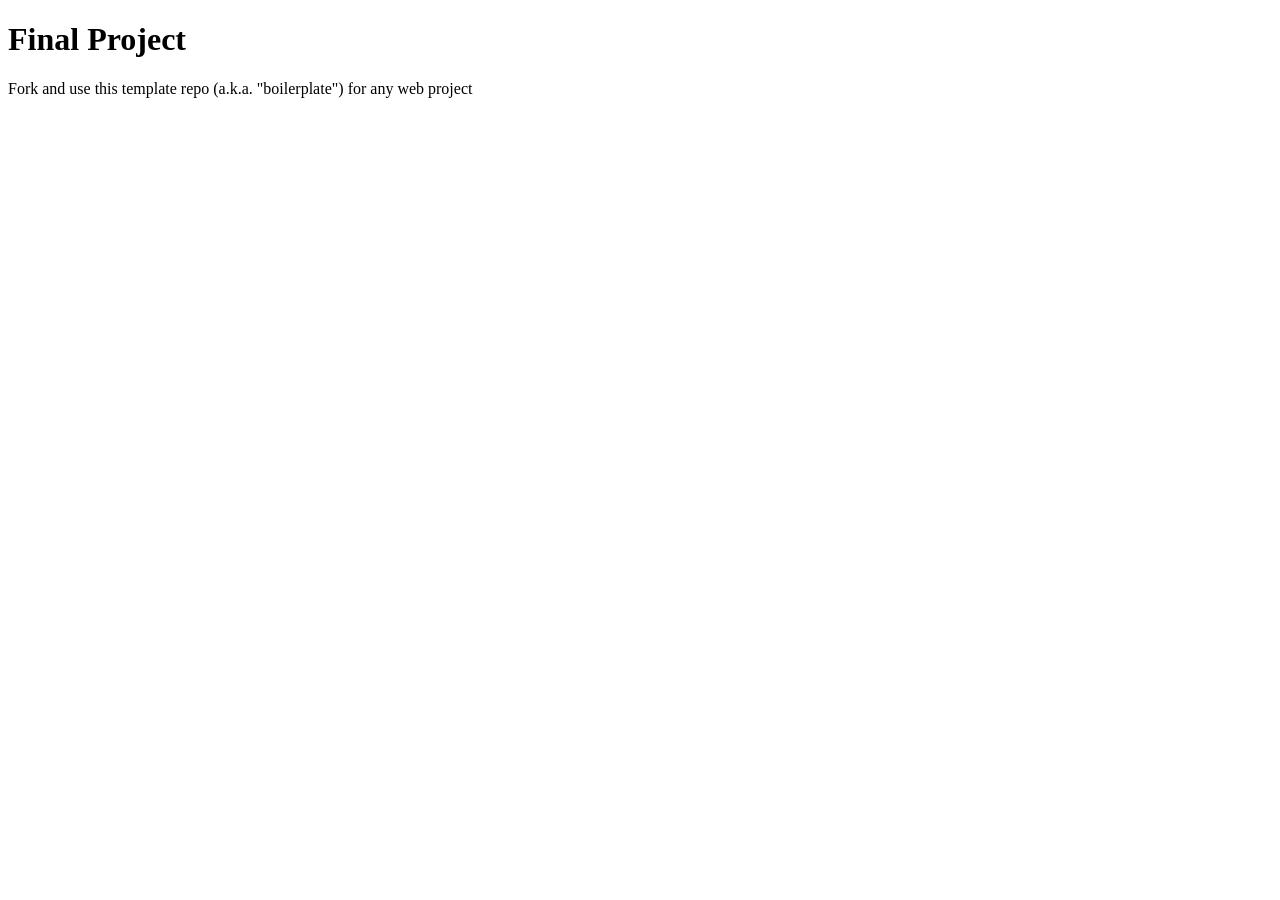
==== index.html @ 905421b6 "Update index.html" ====
<!doctype html>
<html lang="en">
<head>
	<meta charset="utf-8">
	<meta name="viewport" content="width=device-width, initial-scale=1.0">
	<title>Final Project</title>
	<link rel="stylesheet" href="styles.css">
</head>
<body>

	<h1>Final Project</h1>
	<p>Fork and use this template repo (a.k.a. "boilerplate") for any web project</p>
	
</body>
</html>
---- styles.css ----
/* 
      .--..--..--..--..--..--.
    .' \  (`._   (_)     _   \
  .'    |  '._)         (_)  |
  \ _.')\      .----..---.   /
  |(_.'  |    /    .-\-.  \  |
  \     0|    |   ( O| O) | o|
   |  _  |  .--.____.'._.-.  |
   \ (_) | o         -` .-`  |
    |    \   |`-._ _ _ _ _\ /
    \    |   |  `. |_||_|   |
    | o  |    \_      \     |     -.   .-.
    |.-.  \     `--..-'   O |     `.`-' .'
  _.'  .' |     `-.-'      /-.__   ' .-'
.' `-.` '.|='=.='=.='=.='=|._/_ `-'.'
`-._  `.  |________/\_____|    `-.'
   .'   ).| '=' '='\/ '=' |
   `._.`  '---------------'
           //___\   //___\
             ||       ||
             ||_.-.   ||_.-.
            (_.--__) (_.--__)
       

 Insert all your glorious CSS styles below! */
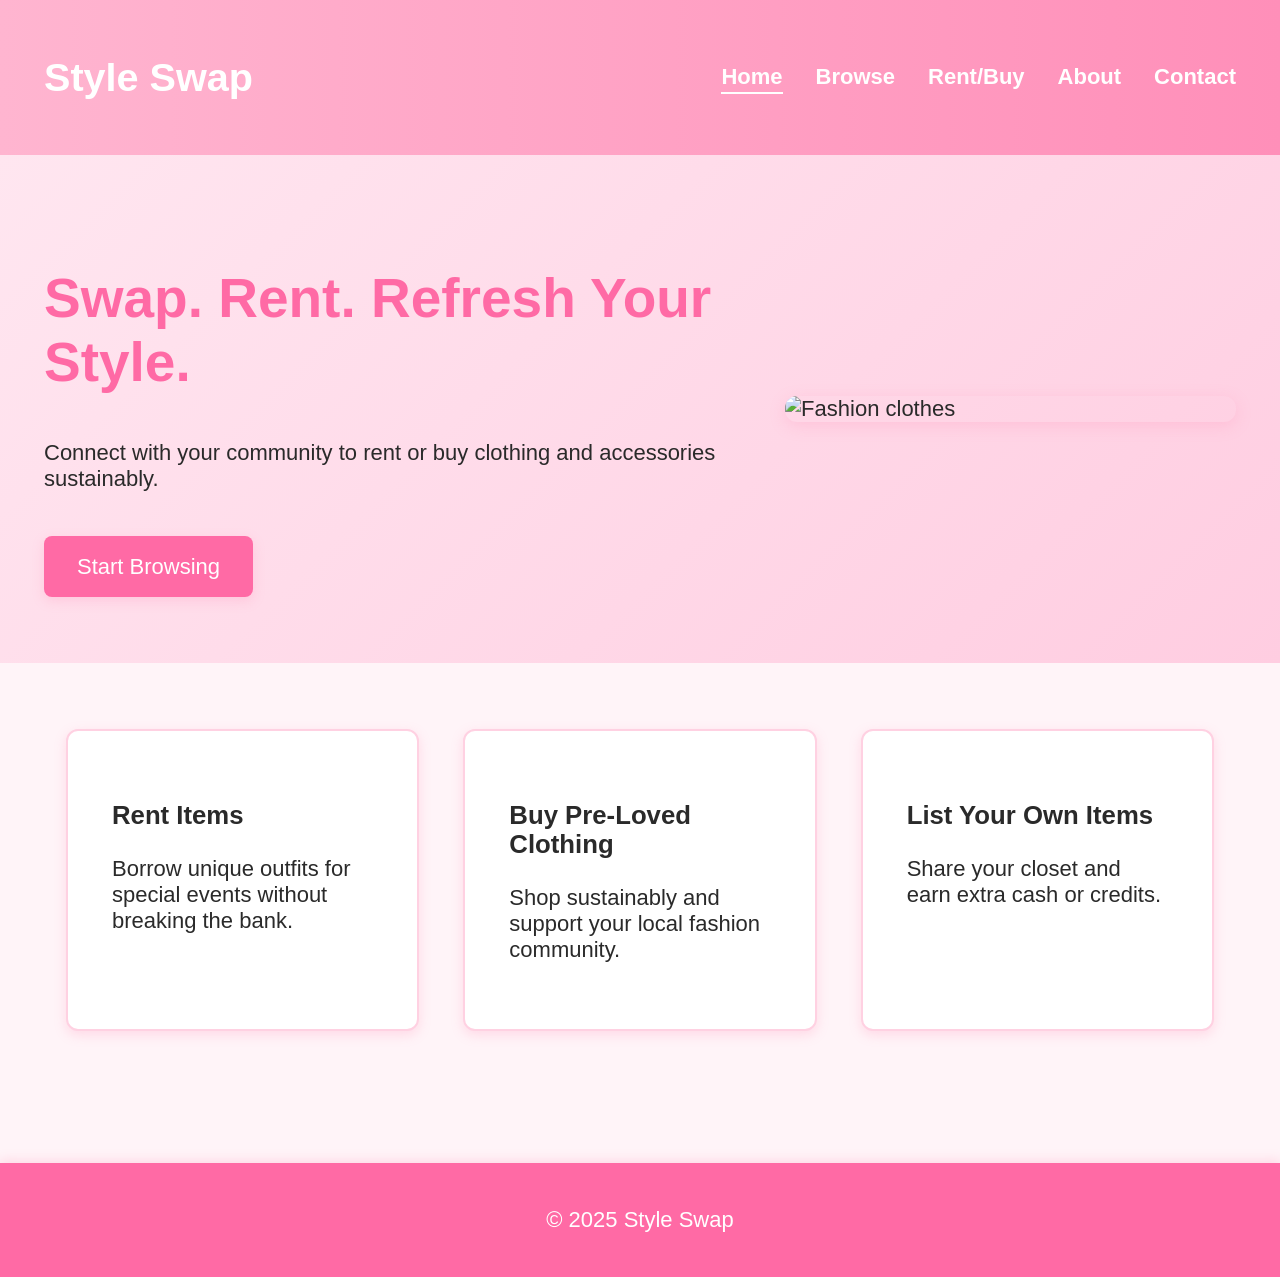
==== commit 8bbb0b46: "Update index.html" ====
--- a/index.html
+++ b/index.html
@@ -1,15 +1,53 @@
-<!doctype html>
+<!DOCTYPE html>
 <html lang="en">
 <head>
-	<meta charset="utf-8">
-	<meta name="viewport" content="width=device-width, initial-scale=1.0">
-	<title>Final Project</title>
-	<link rel="stylesheet" href="styles.css">
+  <meta charset="UTF-8" />
+  <meta name="viewport" content="width=device-width, initial-scale=1.0" />
+  <title>Style Swap | Home</title>
+
+  <link rel="stylesheet" href="styles.css" />
 </head>
+
 <body>
+  <header>
+    <nav class="navbar">
+      <h1 class="logo">Style Swap</h1>
+      <ul class="nav-links">
+        <li><a href="index.html" class="active">Home</a></li>
+        <li><a href="browse.html">Browse</a></li>
+        <li><a href="rentbuy.html">Rent/Buy</a></li>
+        <li><a href="about.html">About</a></li>
+        <li><a href="contact.html">Contact</a></li>
+      </ul>
+    </nav>
+  </header>
 
-	<h1>Final Project</h1>
-	<p>Fork and use this template repo (a.k.a. "boilerplate") for any web project</p>
-	
+  <section class="hero">
+    <div class="hero-content">
+      <h2>Swap. Rent. Refresh Your Style.</h2>
+      <p>Connect with your community to rent or buy clothing and accessories sustainably.</p>
+      <a class="hero-btn" href="browse.html">Start Browsing</a>
+    </div>
+    <img src="images/hero.jpg" alt="Fashion clothes" class="hero-img">
+  </section>
+
+  <section class="features-grid">
+    <div class="feature">
+      <h3>Rent Items</h3>
+      <p>Borrow unique outfits for special events without breaking the bank.</p>
+    </div>
+    <div class="feature">
+      <h3>Buy Pre-Loved Clothing</h3>
+      <p>Shop sustainably and support your local fashion community.</p>
+    </div>
+    <div class="feature">
+      <h3>List Your Own Items</h3>
+      <p>Share your closet and earn extra cash or credits.</p>
+    </div>
+  </section>
+
+  <footer>
+    <p>© 2025 Style Swap</p>
+  </footer>
 </body>
 </html>
--- a/styles.css
+++ b/styles.css
@@ -1,25 +1,263 @@
-/* 
-      .--..--..--..--..--..--.
-    .' \  (`._   (_)     _   \
-  .'    |  '._)         (_)  |
-  \ _.')\      .----..---.   /
-  |(_.'  |    /    .-\-.  \  |
-  \     0|    |   ( O| O) | o|
-   |  _  |  .--.____.'._.-.  |
-   \ (_) | o         -` .-`  |
-    |    \   |`-._ _ _ _ _\ /
-    \    |   |  `. |_||_|   |
-    | o  |    \_      \     |     -.   .-.
-    |.-.  \     `--..-'   O |     `.`-' .'
-  _.'  .' |     `-.-'      /-.__   ' .-'
-.' `-.` '.|='=.='=.='=.='=|._/_ `-'.'
-`-._  `.  |________/\_____|    `-.'
-   .'   ).| '=' '='\/ '=' |
-   `._.`  '---------------'
-           //___\   //___\
-             ||       ||
-             ||_.-.   ||_.-.
-            (_.--__) (_.--__)
-       
-
- Insert all your glorious CSS styles below! */
+/* ------------------------------------------------------------ */
+/*  GOOGLE FONT (LOCAL)                                         */
+/* ------------------------------------------------------------ */
+@font-face {
+  font-family: "Poppins";
+  src: url("fonts/poppins-regular.woff2") format("woff2");
+}
+@font-face {
+  font-family: "Poppins";
+  font-weight: 600;
+  src: url("fonts/poppins-600.woff2") format("woff2");
+}
+
+body {
+  font-family: "Poppins", sans-serif;
+  margin: 0;
+  background: #fff4f8;
+  color: #2a2a2a;
+}
+
+/* ------------------------------------------------------------ */
+/*  FLUID TYPE SCALE                                             */
+/* ------------------------------------------------------------ */
+html {
+  font-size: clamp(16px, 1vw + 1rem, 22px);
+}
+
+/* ------------------------------------------------------------ */
+/*  AESTHETIC COLOR PALETTE ❤️                                   */
+/* ------------------------------------------------------------ */
+/*
+Soft Pink Palette:
+#ffe6f0  (very soft pink)
+#ffcde1  (baby pink)
+#ffb5d0  (light rose)
+#ff8fb9  (medium pink)
+#ff6aa5  (brand pink)
+#ff3d8f  (hot pink accent)
+*/
+
+:root {
+  --soft-pink: #ffe6f0;
+  --pink-light: #ffcde1;
+  --pink-med: #ff8fb9;
+  --pink-brand: #ff6aa5;
+  --pink-accent: #ff3d8f;
+  --shadow-soft: rgba(255, 140, 180, 0.25);
+}
+
+/* ------------------------------------------------------------ */
+/*  NAVIGATION                                                   */
+/* ------------------------------------------------------------ */
+.navbar {
+  display: flex;
+  justify-content: space-between;
+  align-items: center;
+  padding: 1rem 2rem;
+  background: linear-gradient(90deg, #ffb5d0, #ff8fb9);
+  color: white;
+  box-shadow: 0 4px 10px var(--shadow-soft);
+}
+
+.nav-links {
+  display: flex;
+  gap: 1.5rem;
+  list-style: none;
+}
+
+.nav-links a {
+  color: white;
+  text-decoration: none;
+  font-weight: 600;
+  padding-bottom: 3px;
+}
+
+.nav-links a:hover,
+.nav-links a.active {
+  border-bottom: 2px solid white;
+}
+
+.logo {
+  font-size: 1.8rem;
+}
+
+/* ------------------------------------------------------------ */
+/*  HERO SECTION                                                 */
+/* ------------------------------------------------------------ */
+.hero {
+  display: flex;
+  align-items: center;
+  padding: 3rem 2rem;
+  gap: 2rem;
+  background: linear-gradient(135deg, #ffe6f0, #ffcde1);
+}
+
+.hero-content h2 {
+  font-size: 2.5rem;
+  color: var(--pink-brand);
+}
+
+.hero-btn {
+  background: var(--pink-brand);
+  color: white;
+  padding: 0.8rem 1.5rem;
+  display: inline-block;
+  margin-top: 1rem;
+  text-decoration: none;
+  border-radius: 8px;
+  box-shadow: 0 4px 12px var(--shadow-soft);
+  transition: 0.3s;
+}
+
+.hero-btn:hover {
+  background: var(--pink-accent);
+  transform: translateY(-3px);
+}
+
+.hero-img {
+  width: 45%;
+  border-radius: 12px;
+  box-shadow: 0 4px 15px var(--shadow-soft);
+}
+
+/* ------------------------------------------------------------ */
+/*  FEATURES GRID                                                */
+/* ------------------------------------------------------------ */
+.features-grid {
+  display: grid;
+  gap: 2rem;
+  grid-template-columns: repeat(auto-fit, minmax(250px, 1fr));
+  padding: 3rem;
+}
+
+.feature {
+  background: white;
+  padding: 2rem;
+  border-radius: 12px;
+  box-shadow: 0 4px 12px var(--shadow-soft);
+  border: 2px solid #ffd1e2;
+  transition: 0.3s;
+}
+
+.feature:hover {
+  transform: translateY(-5px);
+}
+
+/* ------------------------------------------------------------ */
+/*  BROWSE + RENT/BUY ITEM GRID                                  */
+/* ------------------------------------------------------------ */
+.item-grid {
+  display: grid;
+  grid-template-columns: repeat(auto-fit, minmax(240px, 1fr));
+  gap: 2rem;
+  padding: 2rem;
+}
+
+.item-card {
+  background: white;
+  padding: 1rem;
+  border-radius: 12px;
+  text-align: center;
+  box-shadow: 0 4px 15px var(--shadow-soft);
+  border: 2px solid #ffd1e2;
+  transition: 0.3s;
+}
+
+.item-card:hover {
+  transform: translateY(-5px);
+}
+
+.item-card img {
+  width: 100%;
+  border-radius: 10px;
+  margin-bottom: 0.7rem;
+}
+
+/* Rent/Buy buttons */
+.rentbuy-buttons {
+  display: flex;
+  justify-content: center;
+  gap: 1rem;
+  margin-top: 1rem;
+}
+
+.rent-btn,
+.buy-btn {
+  padding: 0.6rem 1.2rem;
+  border-radius: 8px;
+  text-decoration: none;
+  color: white;
+  font-weight: 600;
+  box-shadow: 0 4px 12px var(--shadow-soft);
+  transition: 0.3s;
+}
+
+.rent-btn {
+  background: var(--pink-light);
+  color: #7a0040;
+}
+
+.buy-btn {
+  background: var(--pink-brand);
+}
+
+.buy-btn:hover,
+.rent-btn:hover {
+  transform: translateY(-3px);
+  opacity: 0.9;
+}
+
+/* ------------------------------------------------------------ */
+/*  CONTACT FORM                                                 */
+/* ------------------------------------------------------------ */
+form {
+  display: flex;
+  flex-direction: column;
+  gap: 1rem;
+  padding: 2rem;
+  max-width: 450px;
+  margin: auto;
+}
+
+input,
+textarea {
+  padding: 0.7rem;
+  border-radius: 8px;
+  border: 2px solid #ffcde1;
+  background: #fff9fc;
+}
+
+button {
+  padding: 0.8rem;
+  border: none;
+  background: var(--pink-brand);
+  color: white;
+  cursor: pointer;
+  border-radius: 8px;
+  font-weight: 600;
+  transition: 0.3s;
+}
+
+button:hover {
+  background: var(--pink-accent);
+  transform: translateY(-3px);
+}
+
+/* ------------------------------------------------------------ */
+/*  PAGE TITLES + FOOTER                                         */
+/* ------------------------------------------------------------ */
+.page-title {
+  text-align: center;
+  margin-top: 2rem;
+  color: var(--pink-brand);
+}
+
+footer {
+  background: var(--pink-brand);
+  color: white;
+  text-align: center;
+  padding: 1rem;
+  margin-top: 3rem;
+  box-shadow: 0 -3px 10px var(--shadow-soft);
+}
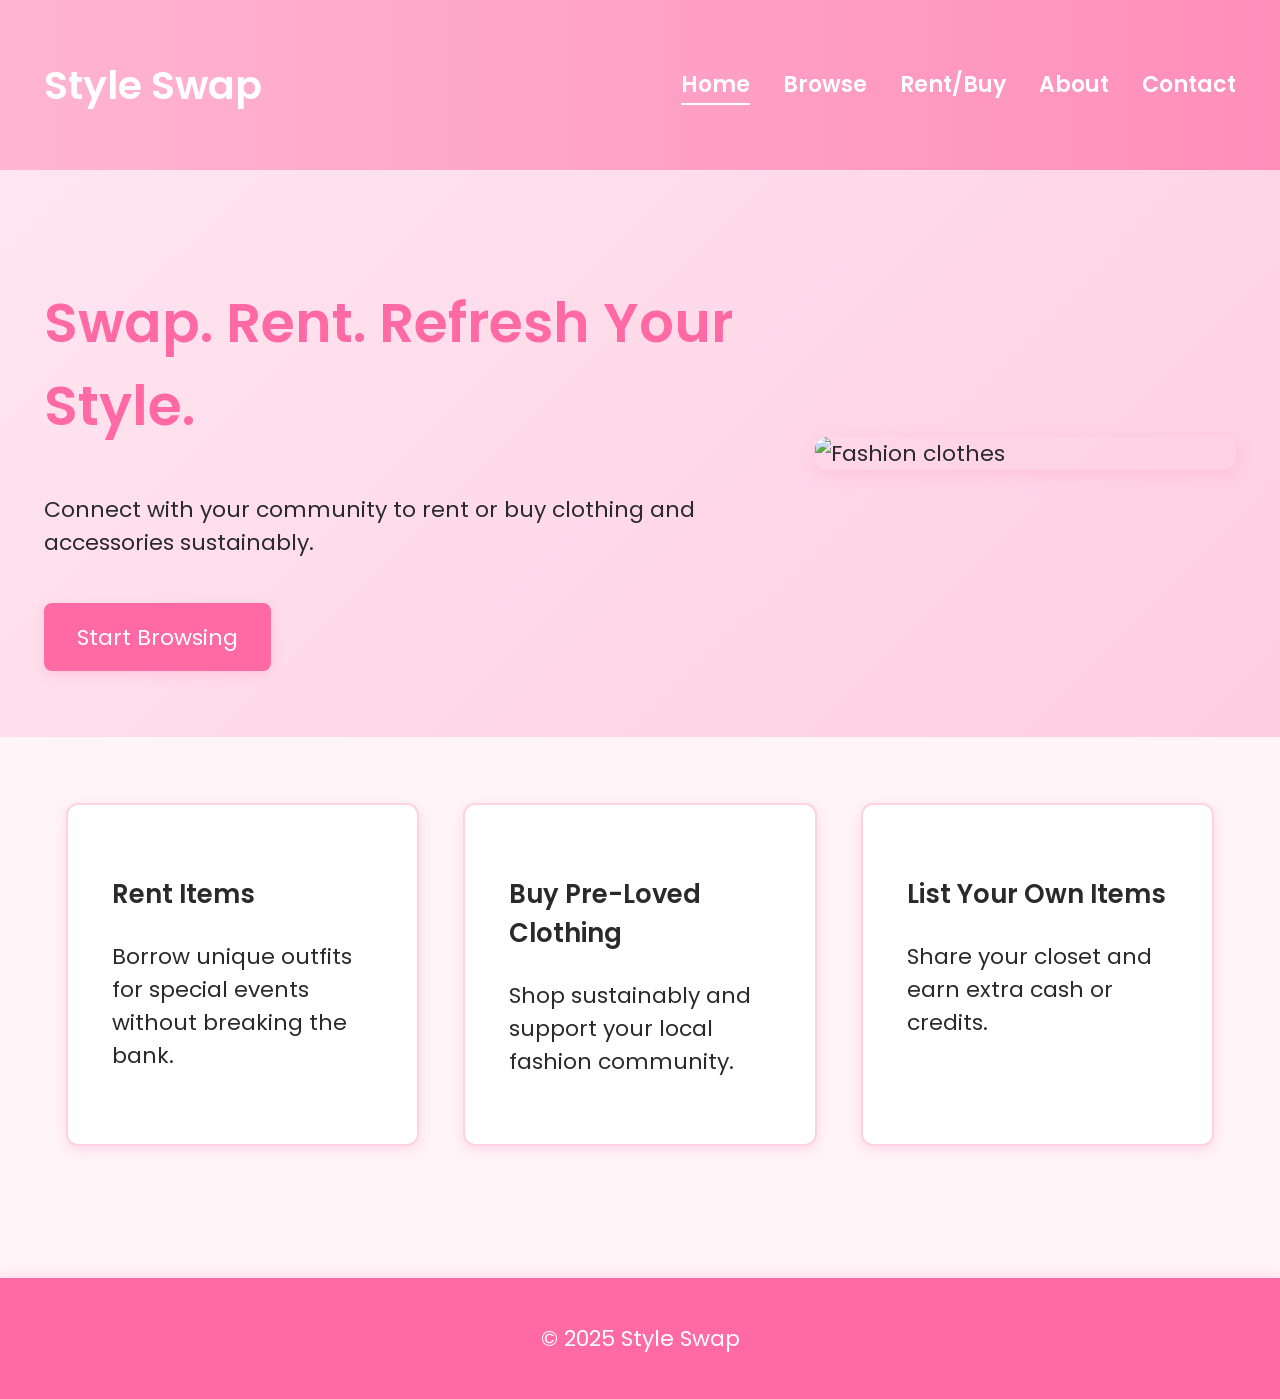
==== commit 82134aaa: "Update index.html" ====
--- a/index.html
+++ b/index.html
@@ -28,7 +28,7 @@
       <p>Connect with your community to rent or buy clothing and accessories sustainably.</p>
       <a class="hero-btn" href="browse.html">Start Browsing</a>
     </div>
-    <img src="images/hero.jpg" alt="Fashion clothes" class="hero-img">
+    <img src="images/fashion.jpg" alt="Fashion clothes" class="hero-img">
   </section>
 
   <section class="features-grid">
--- a/styles.css
+++ b/styles.css
@@ -1,16 +1,25 @@
 /* ------------------------------------------------------------ */
 /*  GOOGLE FONT (LOCAL)                                         */
 /* ------------------------------------------------------------ */
+/* poppins-regular - latin */
 @font-face {
-  font-family: "Poppins";
-  src: url("fonts/poppins-regular.woff2") format("woff2");
-}
+  font-display: swap; /* Check https://developer.mozilla.org/en-US/docs/Web/CSS/@font-face/font-display for other options. */
+  font-family: 'Poppins';
+  font-style: normal;
+  font-weight: 400;
+  src: url('/fonts/poppins-v24-latin-regular.woff2') format('woff2'); /* Chrome 36+, Opera 23+, Firefox 39+, Safari 12+, iOS 10+ */
+}
+/* poppins-600 - latin */
 @font-face {
-  font-family: "Poppins";
-  font-weight: 600;
-  src: url("fonts/poppins-600.woff2") format("woff2");
-}
-
+  font-display: swap; /* Check https://developer.mozilla.org/en-US/docs/Web/CSS/@font-face/font-display for other options. */
+  font-family: 'Poppins';
+  font-style: normal;
+  font-weight: 600;
+  src: url('/fonts/poppins-v24-latin-600.woff2') format('woff2'); /* Chrome 36+, Opera 23+, Firefox 39+, Safari 12+, iOS 10+ */
+}
+body {
+  font-family: "Poppins", sans-serif;
+}
 body {
   font-family: "Poppins", sans-serif;
   margin: 0;
@@ -261,3 +270,6 @@
   margin-top: 3rem;
   box-shadow: 0 -3px 10px var(--shadow-soft);
 }
+
+
+
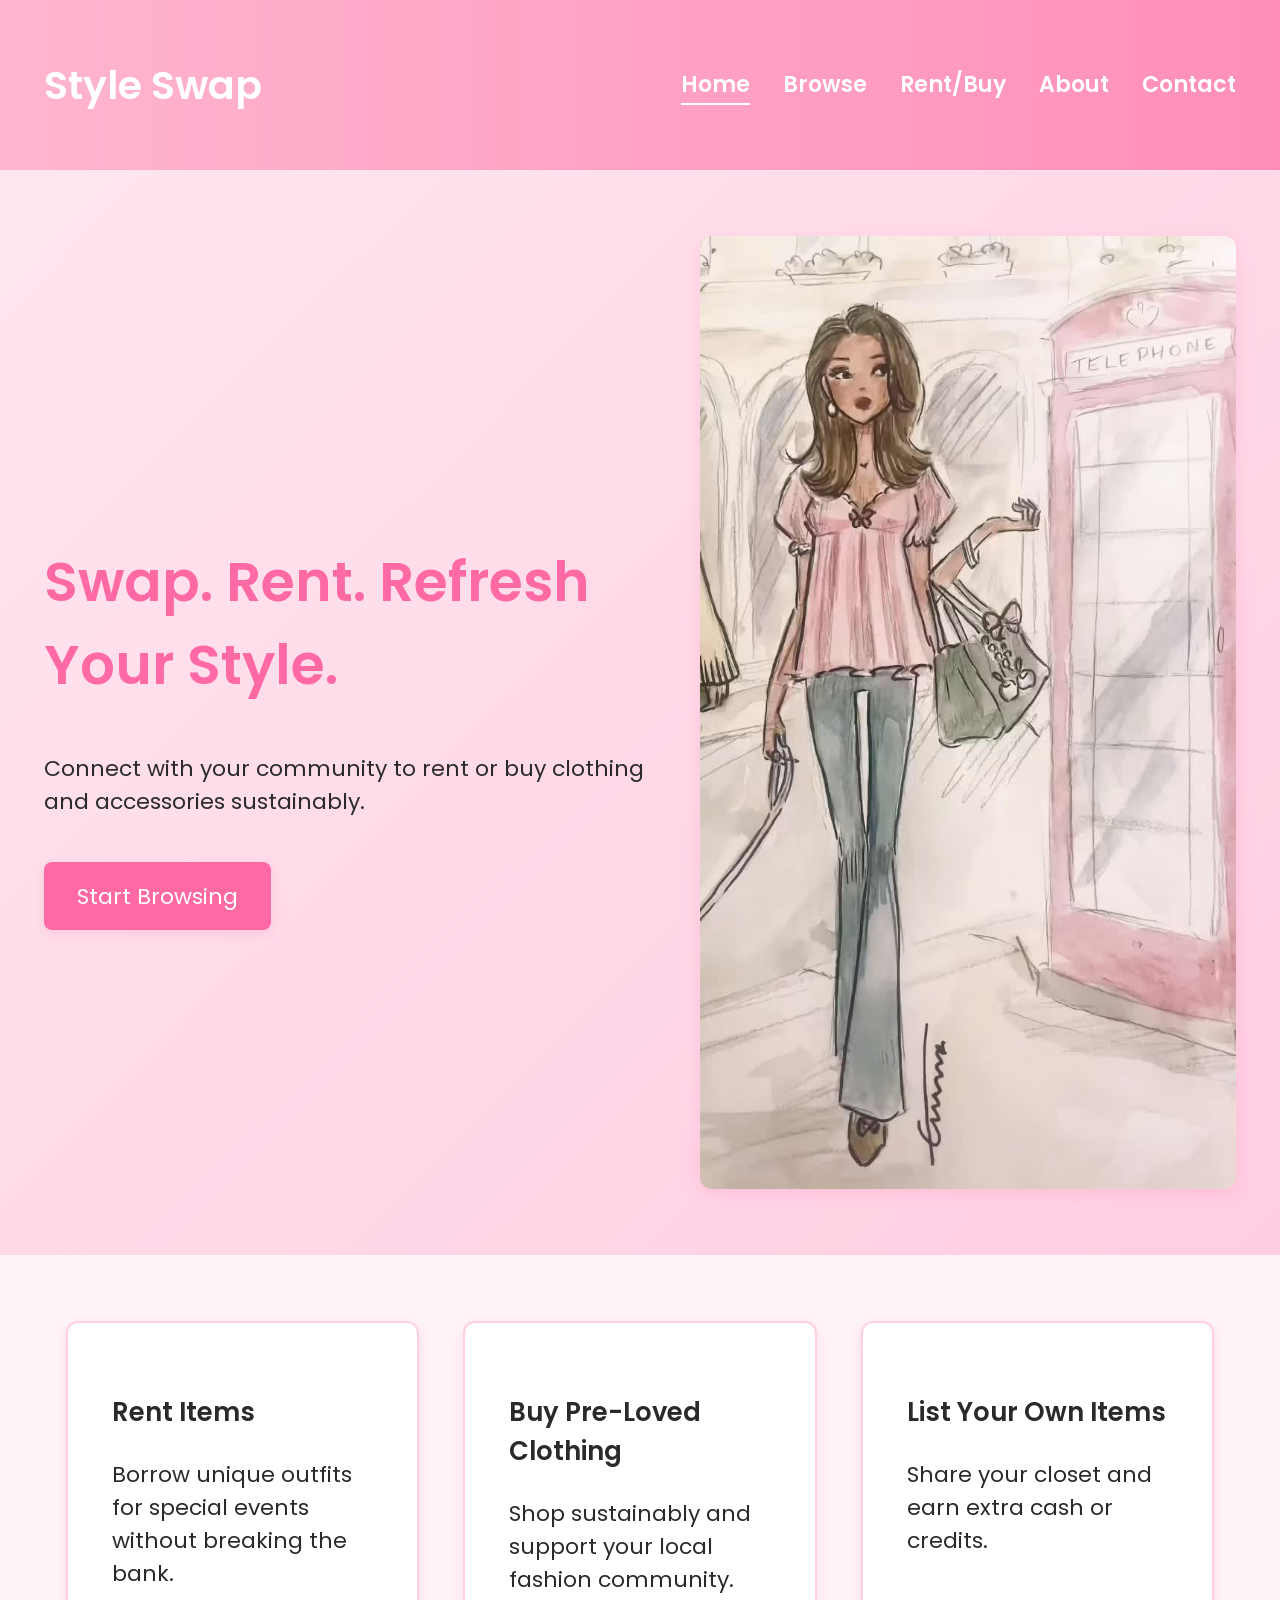
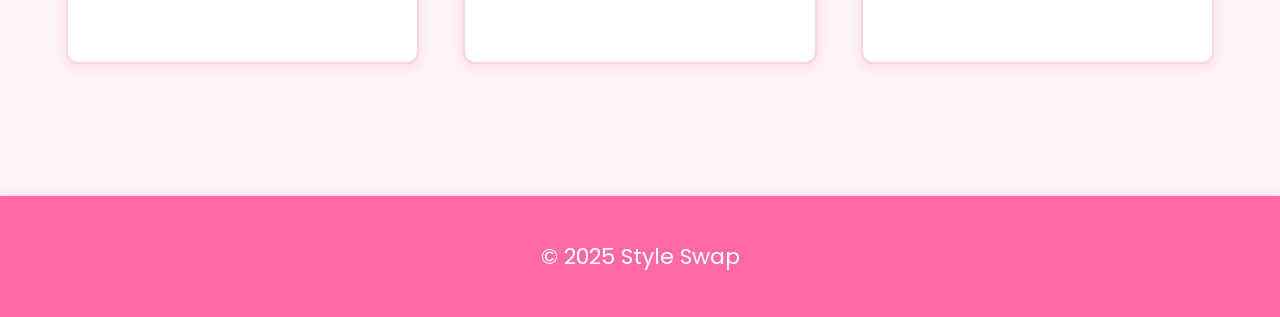
==== commit c642b4c1: "Update index.html" ====
--- a/index.html
+++ b/index.html
@@ -28,7 +28,7 @@
       <p>Connect with your community to rent or buy clothing and accessories sustainably.</p>
       <a class="hero-btn" href="browse.html">Start Browsing</a>
     </div>
-    <img src="images/fashion.jpg" alt="Fashion clothes" class="hero-img">
+    <img src="images/telephone.jpg" alt="Fashion clothes" class="hero-img">
   </section>
 
   <section class="features-grid">
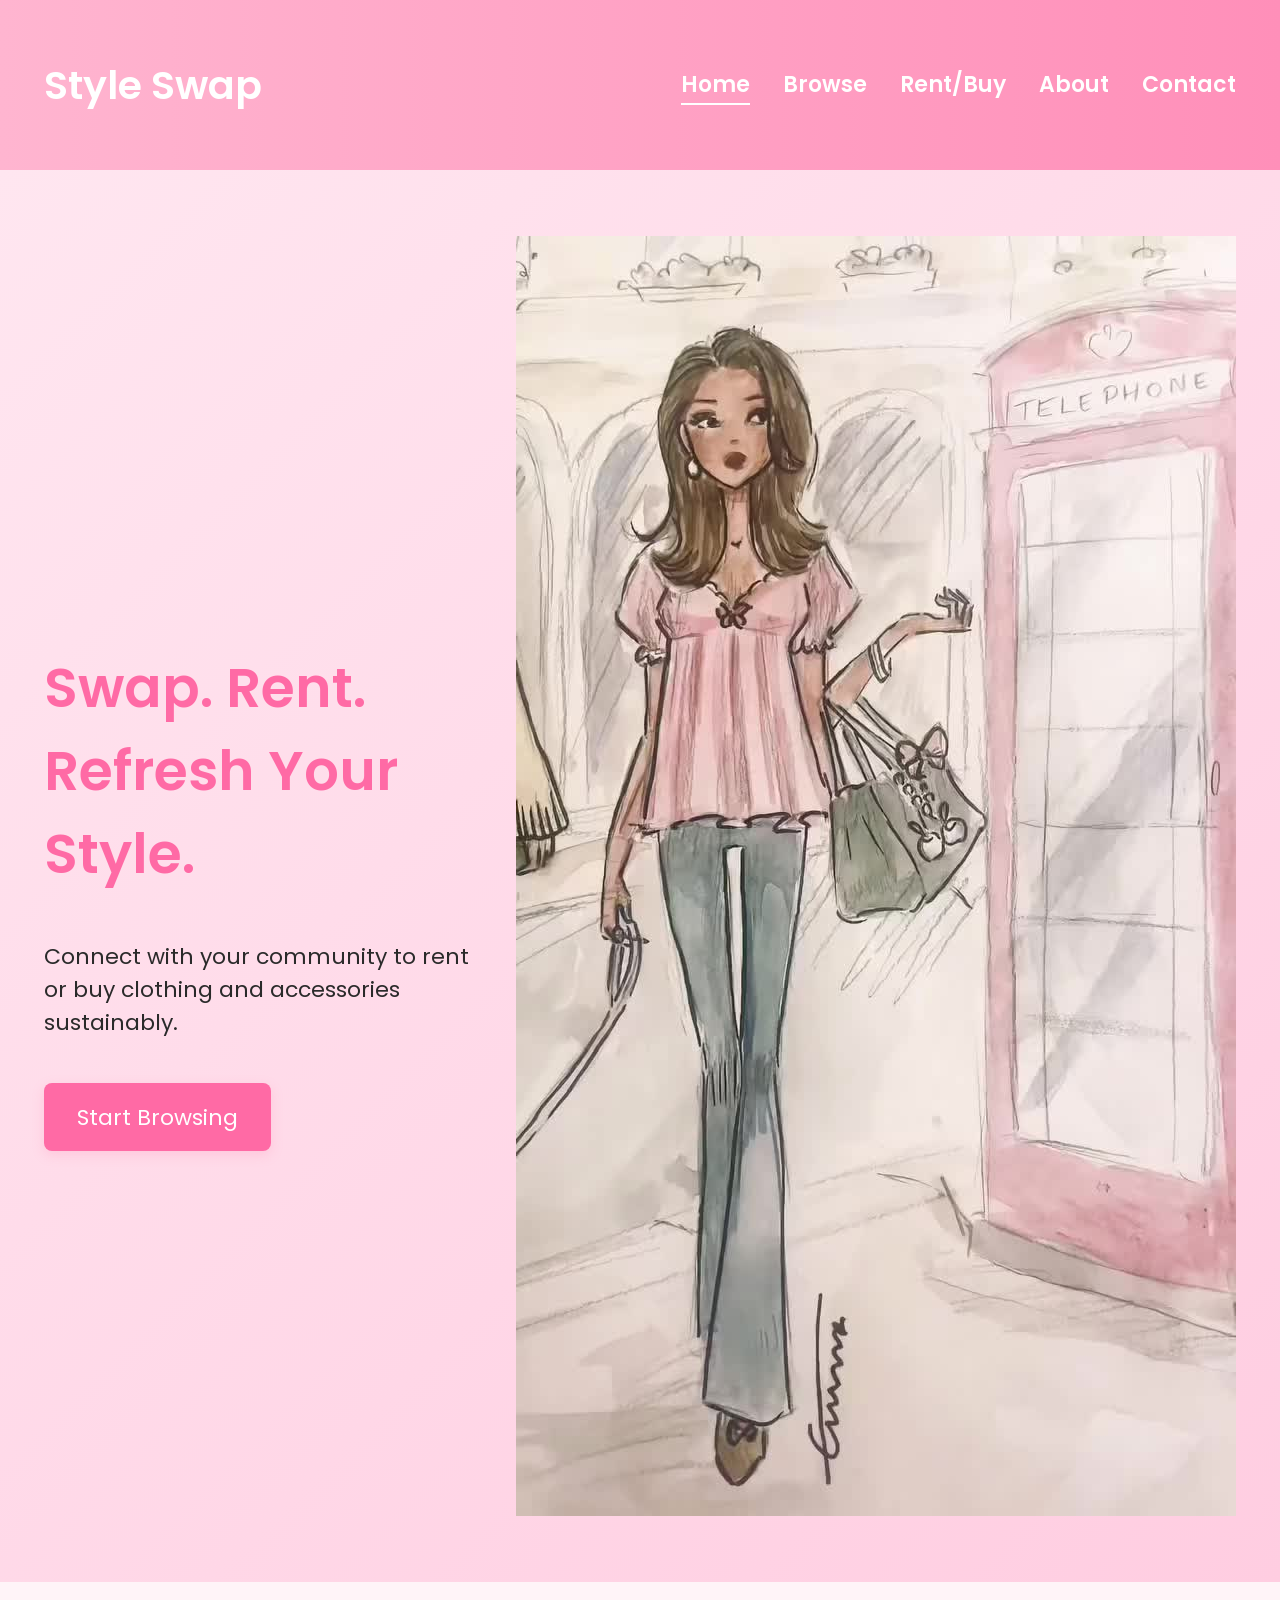
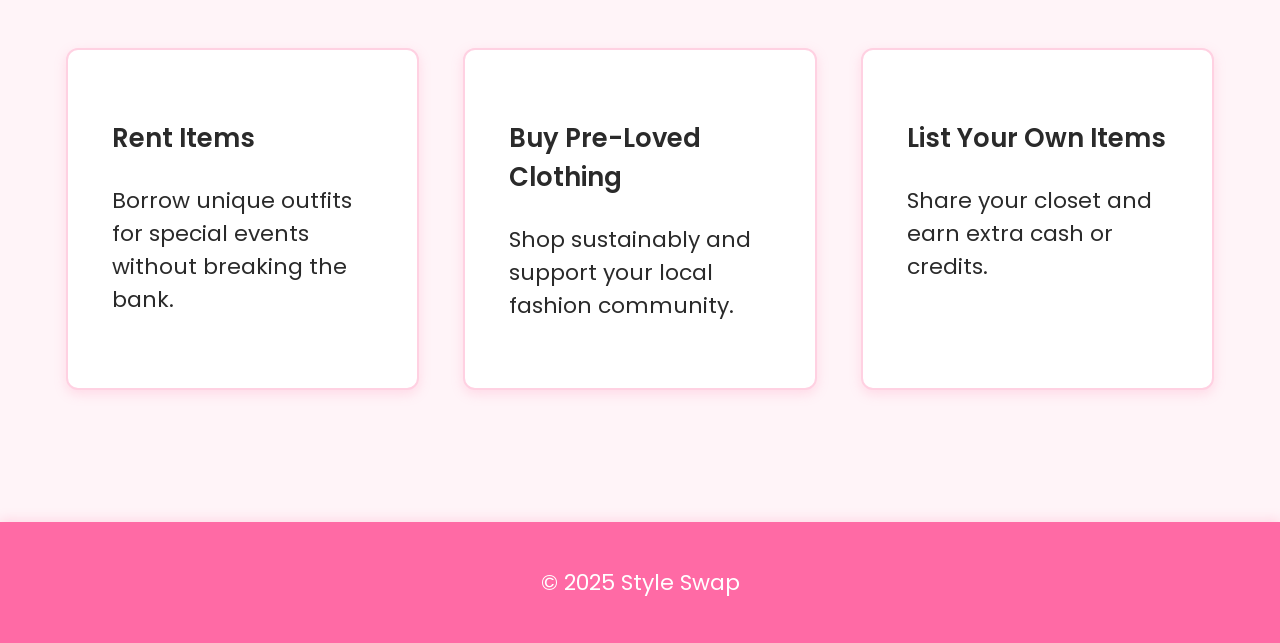
==== commit 0546f1f9: "Update index.html" ====
--- a/index.html
+++ b/index.html
@@ -28,7 +28,7 @@
       <p>Connect with your community to rent or buy clothing and accessories sustainably.</p>
       <a class="hero-btn" href="browse.html">Start Browsing</a>
     </div>
-    <img src="images/telephone.jpg" alt="Fashion clothes" class="hero-img">
+    <img src="images/telephone.jpg" class="small-img" alt="Fashion clothes" class="hero-img">
   </section>
 
   <section class="features-grid">
